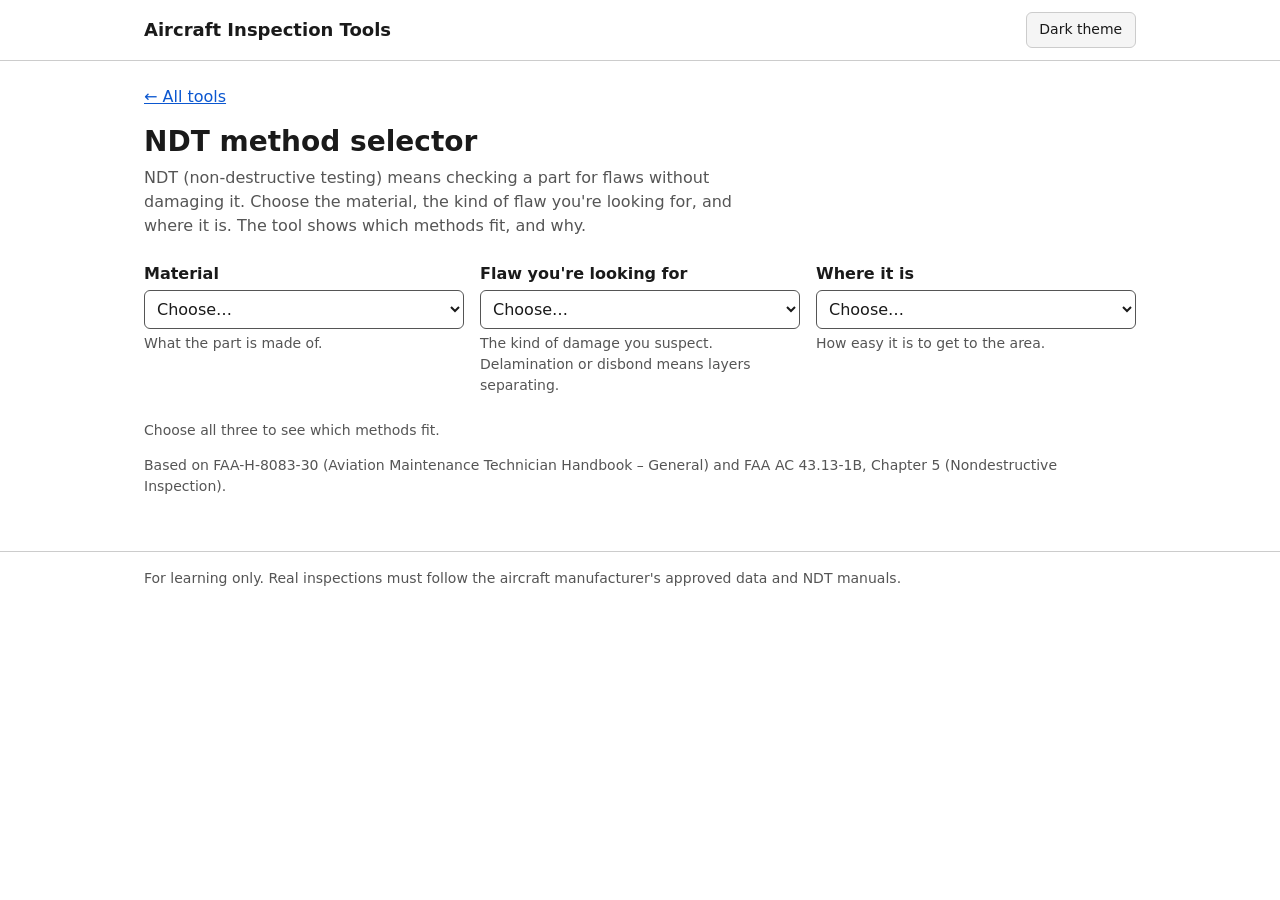
==== tools/ndt-method-selector.html @ 7945b352 "Replace placeholder with the NDT method selector tool Students pick a material, a flaw and its locat" ====
<!doctype html>
<html lang="en" data-theme="light">
<head>
  <meta charset="utf-8">
  <meta name="viewport" content="width=device-width, initial-scale=1">
  <title>NDT Method Selector — Aircraft Inspection Tools</title>
  <script>
    // Apply the saved theme before the page draws. Light is the default.
    try {
      if (localStorage.getItem("theme") === "dark") {
        document.documentElement.setAttribute("data-theme", "dark");
      }
    } catch (e) {}
  </script>
  <link rel="stylesheet" href="../css/styles.css">
  <script src="../js/theme.js" defer></script>
  <script src="../js/ndt-method-selector.js" defer></script>
</head>
<body>
  <header class="site-header">
    <div class="container">
      <a class="site-title" href="../index.html">Aircraft Inspection Tools</a>
      <button class="theme-toggle" type="button">Dark theme</button>
    </div>
  </header>

  <main class="container">
    <a class="back-link" href="../index.html">← All tools</a>
    <h1>NDT method selector</h1>
    <p class="intro">NDT (non-destructive testing) means checking a part for flaws without damaging it. Choose the material, the kind of flaw you're looking for, and where it is. The tool shows which methods fit, and why.</p>

    <form id="ndt-form" class="form-grid">
      <div class="field">
        <label for="material">Material</label>
        <select id="material" name="material" aria-describedby="material-hint">
          <option value="" selected disabled>Choose…</option>
          <option value="al">Aluminium alloy</option>
          <option value="steel">Steel (magnetic)</option>
          <option value="nonmag">Titanium or non-magnetic stainless steel</option>
          <option value="composite">Solid composite (carbon or glass fibre)</option>
          <option value="honeycomb">Composite honeycomb panel</option>
        </select>
        <p class="hint" id="material-hint">What the part is made of.</p>
      </div>

      <div class="field">
        <label for="defect">Flaw you're looking for</label>
        <select id="defect" name="defect" aria-describedby="defect-hint">
          <option value="" selected disabled>Choose…</option>
          <option value="surfaceCrack">Crack on the surface</option>
          <option value="holeCrack">Crack at a fastener hole</option>
          <option value="corrosion">Corrosion or thinning</option>
          <option value="delam">Delamination or disbond</option>
          <option value="internal">Flaw deep inside (void or inclusion)</option>
          <option value="water">Water inside the panel</option>
        </select>
        <p class="hint" id="defect-hint">The kind of damage you suspect. Delamination or disbond means layers separating.</p>
      </div>

      <div class="field">
        <label for="access">Where it is</label>
        <select id="access" name="access" aria-describedby="access-hint">
          <option value="" selected disabled>Choose…</option>
          <option value="bare">Bare surface I can reach</option>
          <option value="coated">Painted or coated surface</option>
          <option value="hidden">Hidden behind other structure</option>
        </select>
        <p class="hint" id="access-hint">How easy it is to get to the area.</p>
      </div>
    </form>

    <div id="results" class="results" aria-live="polite"></div>

    <p class="source">Based on FAA-H-8083-30 (Aviation Maintenance Technician Handbook – General) and FAA AC 43.13-1B, Chapter 5 (Nondestructive Inspection).</p>
  </main>

  <footer class="site-footer">
    <div class="container">
      <p>For learning only. Real inspections must follow the aircraft manufacturer's approved data and NDT manuals.</p>
    </div>
  </footer>
</body>
</html>
---- css/styles.css ----
/* Shared styles for every page. Kept simple and neutral until a visual
   design is chosen. Colours live in variables so both themes stay in sync. */

:root {
  --bg: #ffffff;
  --surface: #f5f5f5;
  --text: #1a1a1a;
  --text-muted: #555555;
  --border: #cccccc;
  --link: #0b57d0;
  --focus: #0b57d0;
}

[data-theme="dark"] {
  --bg: #121212;
  --surface: #1e1e1e;
  --text: #ececec;
  --text-muted: #b3b3b3;
  --border: #444444;
  --link: #8ab4f8;
  --focus: #8ab4f8;
}

*,
*::before,
*::after {
  box-sizing: border-box;
}

body {
  margin: 0;
  background: var(--bg);
  color: var(--text);
  font-family: system-ui, -apple-system, "Segoe UI", Roboto, sans-serif;
  font-size: 1rem;
  line-height: 1.5;
}

a {
  color: var(--link);
}

:focus-visible {
  outline: 3px solid var(--focus);
  outline-offset: 2px;
}

/* Centred column with side padding so content never touches the screen edge. */
.container {
  width: 100%;
  max-width: 64rem;
  margin: 0 auto;
  padding-left: 1rem;
  padding-right: 1rem;
}

/* Header */
.site-header {
  border-bottom: 1px solid var(--border);
}

.site-header .container {
  display: flex;
  align-items: center;
  justify-content: space-between;
  gap: 1rem;
  padding-top: 0.75rem;
  padding-bottom: 0.75rem;
}

.site-title {
  font-size: 1.125rem;
  font-weight: 700;
  color: var(--text);
  text-decoration: none;
}

.theme-toggle {
  font: inherit;
  font-size: 0.875rem;
  padding: 0.4rem 0.8rem;
  color: var(--text);
  background: var(--surface);
  border: 1px solid var(--border);
  border-radius: 0.375rem;
  cursor: pointer;
}

/* Main content */
main {
  padding-top: 1.5rem;
  padding-bottom: 2.5rem;
}

h1 {
  font-size: 1.75rem;
  line-height: 1.2;
  margin: 0 0 0.5rem;
}

.intro {
  color: var(--text-muted);
  margin: 0 0 1.5rem;
  max-width: 40rem;
}

.back-link {
  display: inline-block;
  margin-bottom: 1rem;
}

/* Tool cards: 1 column on phones, 2 on tablets, 3 on desktops. */
.tool-grid {
  list-style: none;
  margin: 0;
  padding: 0;
  display: grid;
  grid-template-columns: 1fr;
  gap: 1rem;
}

@media (min-width: 600px) {
  .tool-grid {
    grid-template-columns: repeat(2, 1fr);
  }
}

@media (min-width: 960px) {
  .tool-grid {
    grid-template-columns: repeat(3, 1fr);
  }
}

.tool-card {
  display: block;
  height: 100%;
  padding: 1rem;
  color: var(--text);
  text-decoration: none;
  background: var(--surface);
  border: 1px solid var(--border);
  border-radius: 0.5rem;
}

.tool-card:hover {
  border-color: var(--text-muted);
}

.tool-card h2 {
  font-size: 1.125rem;
  margin: 0 0 0.25rem;
}

.tool-card p {
  margin: 0;
  color: var(--text-muted);
}

/* Tool forms: fields stack on phones, sit side by side on wider screens. */
.form-grid {
  display: grid;
  grid-template-columns: 1fr;
  gap: 1rem;
  margin-bottom: 1.5rem;
}

@media (min-width: 768px) {
  .form-grid {
    grid-template-columns: repeat(3, 1fr);
  }
}

.field label {
  display: block;
  font-weight: 600;
  margin-bottom: 0.25rem;
}

.field select {
  width: 100%;
  font: inherit;
  padding: 0.5rem;
  color: var(--text);
  background: var(--bg);
  border: 1px solid var(--text-muted);
  border-radius: 0.375rem;
}

.hint {
  margin: 0.25rem 0 0;
  font-size: 0.875rem;
  color: var(--text-muted);
}

/* Tool results */
.note {
  padding: 0.75rem 1rem;
  margin: 0 0 1rem;
  background: var(--surface);
  border-left: 4px solid var(--text-muted);
}

.result-group {
  margin-bottom: 1.5rem;
}

.result-group h2 {
  font-size: 1.25rem;
  margin: 0 0 0.5rem;
  padding-bottom: 0.25rem;
  border-bottom: 1px solid var(--border);
}

.method-list {
  list-style: none;
  margin: 0;
  padding: 0;
}

.method-list li {
  padding: 0.75rem 0;
  border-bottom: 1px solid var(--border);
}

.method-list h3 {
  font-size: 1rem;
  margin: 0 0 0.25rem;
}

.method-list p {
  margin: 0;
}

.method-list details {
  margin-top: 0.25rem;
  font-size: 0.875rem;
}

.method-list summary {
  color: var(--link);
  cursor: pointer;
}

.method-list details p {
  margin-top: 0.25rem;
  color: var(--text-muted);
}

.source {
  font-size: 0.875rem;
  color: var(--text-muted);
}

/* Footer */
.site-footer {
  border-top: 1px solid var(--border);
  padding: 1rem 0;
  font-size: 0.875rem;
  color: var(--text-muted);
}

.site-footer p {
  margin: 0;
}
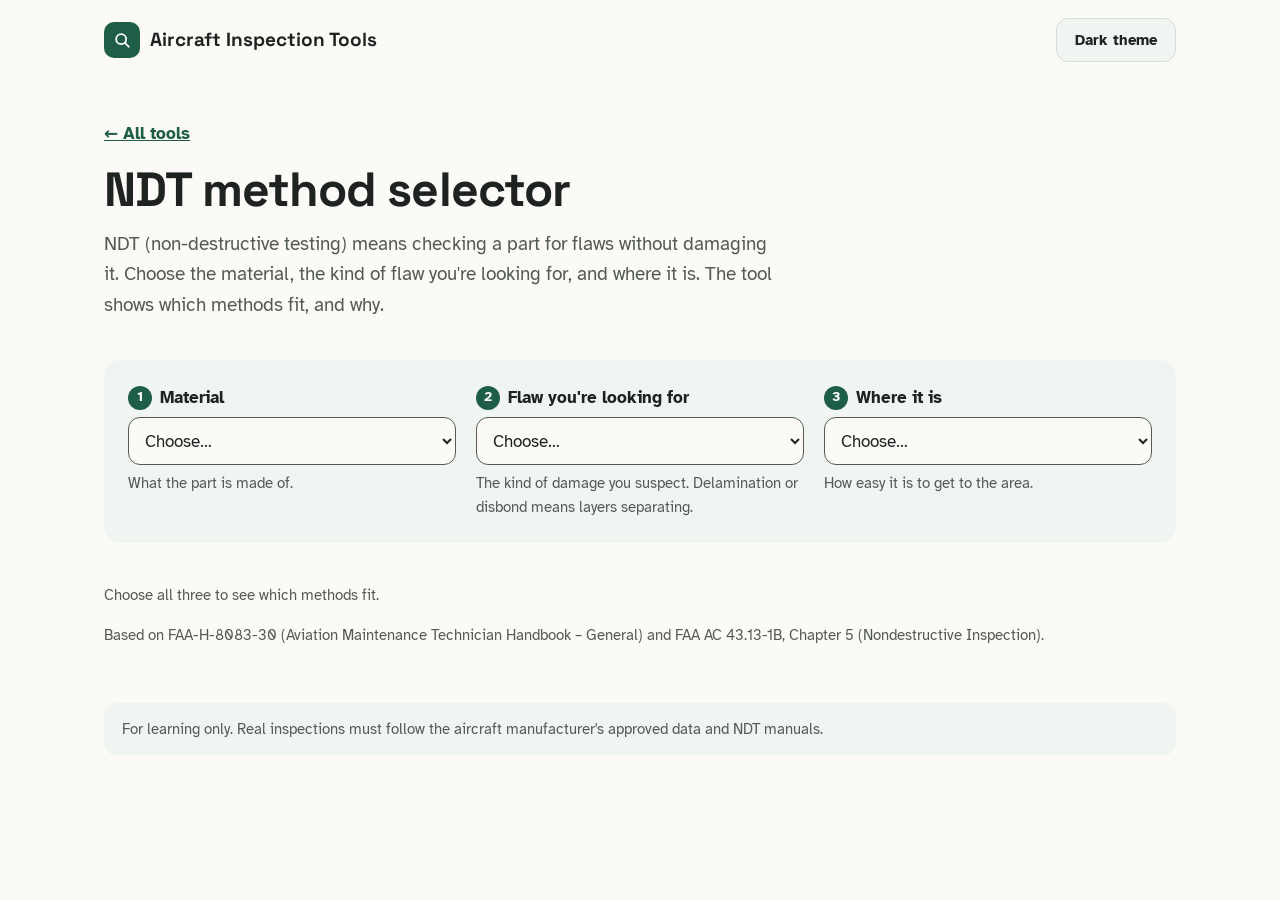
==== commit bf52680c: "Apply 'Study Notebook' visual design to the portal Space Grotesk headings and Atkinson Hyperlegible " ====
--- a/tools/ndt-method-selector.html
+++ b/tools/ndt-method-selector.html
@@ -12,6 +12,9 @@
       }
     } catch (e) {}
   </script>
+  <link rel="preconnect" href="https://fonts.googleapis.com">
+  <link rel="preconnect" href="https://fonts.gstatic.com" crossorigin>
+  <link rel="stylesheet" href="https://fonts.googleapis.com/css2?family=Atkinson+Hyperlegible:wght@400;700&family=Space+Grotesk:wght@500;700&display=swap">
   <link rel="stylesheet" href="../css/styles.css">
   <script src="../js/theme.js" defer></script>
   <script src="../js/ndt-method-selector.js" defer></script>
@@ -19,7 +22,12 @@
 <body>
   <header class="site-header">
     <div class="container">
-      <a class="site-title" href="../index.html">Aircraft Inspection Tools</a>
+      <a class="site-title" href="../index.html">
+        <span class="logo-mark" aria-hidden="true">
+          <svg width="20" height="20" viewBox="0 0 24 24" fill="none" stroke="currentColor" stroke-width="2.2" stroke-linecap="round" stroke-linejoin="round"><circle cx="11" cy="11" r="6"/><path d="M20 20l-4.5-4.5"/></svg>
+        </span>
+        Aircraft Inspection Tools
+      </a>
       <button class="theme-toggle" type="button">Dark theme</button>
     </div>
   </header>
@@ -31,7 +39,7 @@
 
     <form id="ndt-form" class="form-grid">
       <div class="field">
-        <label for="material">Material</label>
+        <label for="material"><span class="step" aria-hidden="true">1</span>Material</label>
         <select id="material" name="material" aria-describedby="material-hint">
           <option value="" selected disabled>Choose…</option>
           <option value="al">Aluminium alloy</option>
@@ -44,7 +52,7 @@
       </div>
 
       <div class="field">
-        <label for="defect">Flaw you're looking for</label>
+        <label for="defect"><span class="step" aria-hidden="true">2</span>Flaw you're looking for</label>
         <select id="defect" name="defect" aria-describedby="defect-hint">
           <option value="" selected disabled>Choose…</option>
           <option value="surfaceCrack">Crack on the surface</option>
@@ -58,7 +66,7 @@
       </div>
 
       <div class="field">
-        <label for="access">Where it is</label>
+        <label for="access"><span class="step" aria-hidden="true">3</span>Where it is</label>
         <select id="access" name="access" aria-describedby="access-hint">
           <option value="" selected disabled>Choose…</option>
           <option value="bare">Bare surface I can reach</option>
--- a/css/styles.css
+++ b/css/styles.css
@@ -1,24 +1,34 @@
-/* Shared styles for every page. Kept simple and neutral until a visual
-   design is chosen. Colours live in variables so both themes stay in sync. */
+/* Shared styles for every page — design "Study Notebook".
+   Fonts: Space Grotesk (headings) and Atkinson Hyperlegible (body, built
+   for readability). Colours live in variables so both themes stay in sync. */
 
 :root {
-  --bg: #ffffff;
-  --surface: #f5f5f5;
-  --text: #1a1a1a;
-  --text-muted: #555555;
-  --border: #cccccc;
-  --link: #0b57d0;
-  --focus: #0b57d0;
+  --bg: #fbfaf7;
+  --surface: #f1f5f2;
+  --text: #1e2321;
+  --text-muted: #545b57;
+  --border: #d8ded9;
+  --accent: #1f5e46;
+  --accent-soft: #dcebe3;
+  --accent-border: #b9d6c6;
+  --on-accent: #ffffff;
+  --focus: #1f5e46;
+
+  --font-heading: "Space Grotesk", system-ui, -apple-system, "Segoe UI", Roboto, sans-serif;
+  --font-body: "Atkinson Hyperlegible", system-ui, -apple-system, "Segoe UI", Roboto, sans-serif;
 }
 
 [data-theme="dark"] {
-  --bg: #121212;
-  --surface: #1e1e1e;
-  --text: #ececec;
-  --text-muted: #b3b3b3;
-  --border: #444444;
-  --link: #8ab4f8;
-  --focus: #8ab4f8;
+  --bg: #151917;
+  --surface: #1d2420;
+  --text: #e9eeea;
+  --text-muted: #a8b2ac;
+  --border: #33403a;
+  --accent: #7fd1a8;
+  --accent-soft: #23332b;
+  --accent-border: #35503f;
+  --on-accent: #102018;
+  --focus: #7fd1a8;
 }
 
 *,
@@ -31,13 +41,13 @@
   margin: 0;
   background: var(--bg);
   color: var(--text);
-  font-family: system-ui, -apple-system, "Segoe UI", Roboto, sans-serif;
-  font-size: 1rem;
-  line-height: 1.5;
+  font-family: var(--font-body);
+  font-size: 1.0625rem;
+  line-height: 1.6;
 }
 
 a {
-  color: var(--link);
+  color: var(--accent);
 }
 
 :focus-visible {
@@ -45,68 +55,100 @@
   outline-offset: 2px;
 }
 
+h1,
+h2,
+h3 {
+  font-family: var(--font-heading);
+  font-weight: 700;
+}
+
 /* Centred column with side padding so content never touches the screen edge. */
 .container {
   width: 100%;
-  max-width: 64rem;
+  max-width: 70rem;
   margin: 0 auto;
-  padding-left: 1rem;
-  padding-right: 1rem;
+  padding-left: 1.5rem;
+  padding-right: 1.5rem;
 }
 
 /* Header */
-.site-header {
-  border-bottom: 1px solid var(--border);
-}
-
 .site-header .container {
   display: flex;
+  flex-wrap: wrap;
   align-items: center;
   justify-content: space-between;
-  gap: 1rem;
-  padding-top: 0.75rem;
-  padding-bottom: 0.75rem;
+  gap: 0.75rem;
+  padding-top: 1.125rem;
+  padding-bottom: 1.125rem;
 }
 
 .site-title {
-  font-size: 1.125rem;
+  display: flex;
+  align-items: center;
+  gap: 0.625rem;
+  font-family: var(--font-heading);
+  font-size: 1.1875rem;
   font-weight: 700;
   color: var(--text);
   text-decoration: none;
 }
 
+.logo-mark {
+  display: flex;
+  align-items: center;
+  justify-content: center;
+  width: 2.25rem;
+  height: 2.25rem;
+  border-radius: 0.625rem;
+  background: var(--accent);
+  color: var(--on-accent);
+}
+
 .theme-toggle {
+  min-height: 44px;
+  padding: 0 1.125rem;
   font: inherit;
-  font-size: 0.875rem;
-  padding: 0.4rem 0.8rem;
+  font-size: 0.9375rem;
+  font-weight: 700;
   color: var(--text);
   background: var(--surface);
   border: 1px solid var(--border);
-  border-radius: 0.375rem;
+  border-radius: 0.75rem;
   cursor: pointer;
 }
 
 /* Main content */
 main {
-  padding-top: 1.5rem;
-  padding-bottom: 2.5rem;
+  padding-top: 2rem;
+  padding-bottom: 3.5rem;
 }
 
 h1 {
-  font-size: 1.75rem;
-  line-height: 1.2;
-  margin: 0 0 0.5rem;
+  font-size: 2.25rem;
+  line-height: 1.1;
+  letter-spacing: -0.02em;
+  margin: 0 0 0.75rem;
+}
+
+@media (min-width: 768px) {
+  h1 {
+    font-size: 3rem;
+  }
 }
 
 .intro {
   color: var(--text-muted);
-  margin: 0 0 1.5rem;
-  max-width: 40rem;
+  font-size: 1.1875rem;
+  margin: 0 0 2.5rem;
+  max-width: 42rem;
 }
 
 .back-link {
-  display: inline-block;
-  margin-bottom: 1rem;
+  display: inline-flex;
+  align-items: center;
+  min-height: 44px;
+  margin-bottom: 0.5rem;
+  font-weight: 700;
 }
 
 /* Tool cards: 1 column on phones, 2 on tablets, 3 on desktops. */
@@ -116,7 +158,7 @@
   padding: 0;
   display: grid;
   grid-template-columns: 1fr;
-  gap: 1rem;
+  gap: 1.5rem;
 }
 
 @media (min-width: 600px) {
@@ -132,36 +174,65 @@
 }
 
 .tool-card {
-  display: block;
+  display: flex;
+  flex-direction: column;
+  gap: 0.75rem;
   height: 100%;
-  padding: 1rem;
+  padding: 1.5rem;
   color: var(--text);
   text-decoration: none;
   background: var(--surface);
   border: 1px solid var(--border);
-  border-radius: 0.5rem;
+  border-radius: 1rem;
 }
 
 .tool-card:hover {
-  border-color: var(--text-muted);
+  border-color: var(--accent);
+}
+
+.tool-icon {
+  display: flex;
+  align-items: center;
+  justify-content: center;
+  width: 3rem;
+  height: 3rem;
+  border-radius: 0.75rem;
+  background: var(--accent-soft);
+  color: var(--accent);
 }
 
 .tool-card h2 {
-  font-size: 1.125rem;
-  margin: 0 0 0.25rem;
+  font-size: 1.4375rem;
+  margin: 0;
 }
 
 .tool-card p {
   margin: 0;
   color: var(--text-muted);
+}
+
+.button-like {
+  align-self: flex-start;
+  display: inline-flex;
+  align-items: center;
+  min-height: 44px;
+  padding: 0 1.125rem;
+  margin-top: 0.25rem;
+  font-weight: 700;
+  color: var(--on-accent);
+  background: var(--accent);
+  border-radius: 0.75rem;
 }
 
 /* Tool forms: fields stack on phones, sit side by side on wider screens. */
 .form-grid {
   display: grid;
   grid-template-columns: 1fr;
-  gap: 1rem;
-  margin-bottom: 1.5rem;
+  gap: 1.25rem;
+  padding: 1.5rem;
+  margin-bottom: 2.5rem;
+  background: var(--surface);
+  border-radius: 1rem;
 }
 
 @media (min-width: 768px) {
@@ -171,44 +242,83 @@
 }
 
 .field label {
-  display: block;
-  font-weight: 600;
-  margin-bottom: 0.25rem;
+  display: flex;
+  align-items: center;
+  gap: 0.5rem;
+  font-weight: 700;
+  margin-bottom: 0.375rem;
+}
+
+.step {
+  display: inline-flex;
+  align-items: center;
+  justify-content: center;
+  flex: none;
+  width: 1.5rem;
+  height: 1.5rem;
+  font-size: 0.875rem;
+  border-radius: 999px;
+  color: var(--on-accent);
+  background: var(--accent);
 }
 
 .field select {
   width: 100%;
+  min-height: 48px;
   font: inherit;
-  padding: 0.5rem;
+  padding: 0 0.75rem;
   color: var(--text);
   background: var(--bg);
   border: 1px solid var(--text-muted);
-  border-radius: 0.375rem;
+  border-radius: 0.75rem;
 }
 
 .hint {
-  margin: 0.25rem 0 0;
-  font-size: 0.875rem;
+  margin: 0.375rem 0 0;
+  font-size: 0.9375rem;
   color: var(--text-muted);
 }
 
 /* Tool results */
 .note {
-  padding: 0.75rem 1rem;
-  margin: 0 0 1rem;
-  background: var(--surface);
-  border-left: 4px solid var(--text-muted);
+  padding: 0.875rem 1.125rem;
+  margin: 0 0 1.5rem;
+  background: var(--surface);
+  border: 1px solid var(--border);
+  border-radius: 0.75rem;
 }
 
 .result-group {
   margin-bottom: 1.5rem;
+  padding: 1.25rem 1.5rem;
+  background: var(--bg);
+  border: 1px solid var(--border);
+  border-radius: 1rem;
+}
+
+.result-recommended {
+  background: var(--accent-soft);
+  border-color: var(--accent-border);
 }
 
 .result-group h2 {
-  font-size: 1.25rem;
-  margin: 0 0 0.5rem;
-  padding-bottom: 0.25rem;
-  border-bottom: 1px solid var(--border);
+  display: flex;
+  align-items: center;
+  gap: 0.625rem;
+  font-size: 1.5rem;
+  margin: 0 0 0.25rem;
+}
+
+.result-recommended h2 svg {
+  color: var(--accent);
+}
+
+.result-unsuitable h2 svg {
+  color: var(--text-muted);
+}
+
+.result-group > .hint {
+  margin-top: 0.5rem;
 }
 
 .method-list {
@@ -218,13 +328,17 @@
 }
 
 .method-list li {
-  padding: 0.75rem 0;
-  border-bottom: 1px solid var(--border);
+  padding: 0.875rem 0;
+  border-top: 1px solid var(--border);
+}
+
+.result-recommended .method-list li {
+  border-top-color: var(--accent-border);
 }
 
 .method-list h3 {
-  font-size: 1rem;
-  margin: 0 0 0.25rem;
+  font-size: 1.1875rem;
+  margin: 0 0 0.125rem;
 }
 
 .method-list p {
@@ -232,12 +346,13 @@
 }
 
 .method-list details {
-  margin-top: 0.25rem;
-  font-size: 0.875rem;
+  margin-top: 0.375rem;
+  font-size: 0.9375rem;
 }
 
 .method-list summary {
-  color: var(--link);
+  color: var(--accent);
+  font-weight: 700;
   cursor: pointer;
 }
 
@@ -247,18 +362,21 @@
 }
 
 .source {
-  font-size: 0.875rem;
+  margin: 1rem 0 0;
+  font-size: 0.9375rem;
   color: var(--text-muted);
 }
 
 /* Footer */
 .site-footer {
-  border-top: 1px solid var(--border);
-  padding: 1rem 0;
-  font-size: 0.875rem;
-  color: var(--text-muted);
+  padding-bottom: 1.5rem;
 }
 
 .site-footer p {
   margin: 0;
-}
+  padding: 0.875rem 1.125rem;
+  font-size: 0.9375rem;
+  color: var(--text-muted);
+  background: var(--surface);
+  border-radius: 0.75rem;
+}
